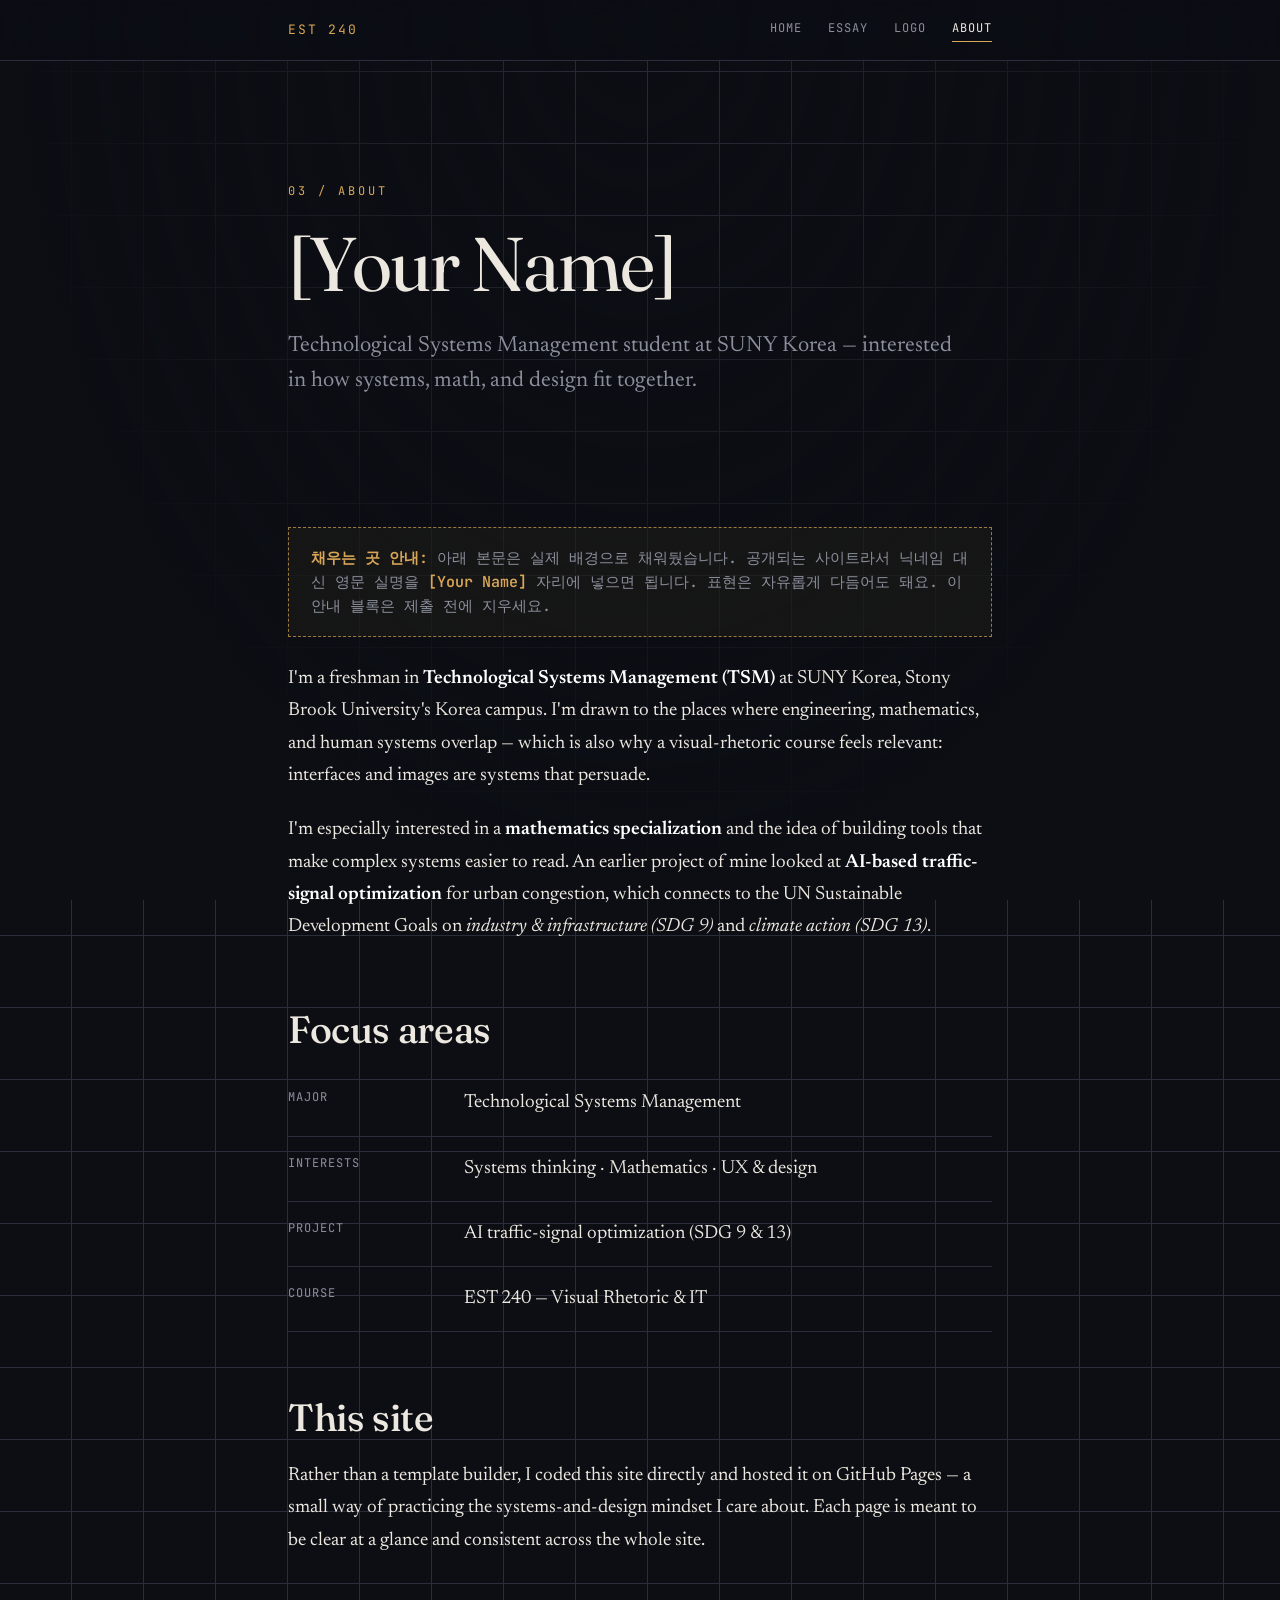
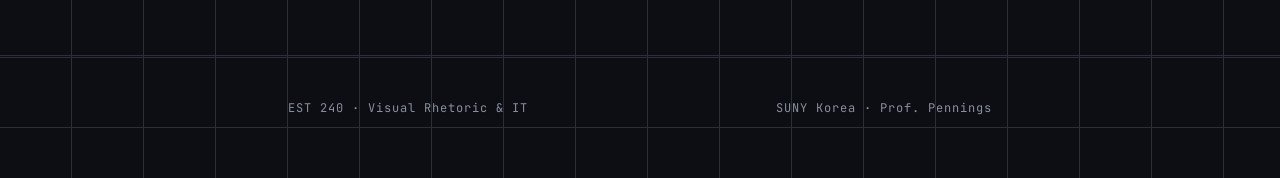
==== about.html @ 14abfe26 "Add files via upload" ====
<!DOCTYPE html>
<html lang="en">
<head>
  <meta charset="UTF-8">
  <meta name="viewport" content="width=device-width, initial-scale=1.0">
  <title>About — [Your Name]</title>
  <link rel="stylesheet" href="styles.css">
</head>
<body>

  <nav class="nav">
    <div class="nav-inner">
      <a href="index.html" class="nav-mark">EST&nbsp;240</a>
      <div class="nav-links">
        <a href="index.html">Home</a>
        <a href="essay.html">Essay</a>
        <a href="logo.html">Logo</a>
        <a href="about.html" class="active">About</a>
      </div>
    </div>
  </nav>

  <div class="wrap">
    <header class="hero">
      <div class="eyebrow">03 / About</div>
      <h1>[Your Name]</h1>
      <p class="lede">Technological Systems Management student at SUNY Korea —
      interested in how systems, math, and design fit together.</p>
    </header>

    <div class="note">
      <strong>채우는 곳 안내:</strong> 아래 본문은 실제 배경으로 채워뒀습니다. 공개되는 사이트라서 닉네임 대신
      영문 실명을 <strong>[Your Name]</strong> 자리에 넣으면 됩니다. 표현은 자유롭게 다듬어도 돼요.
      이 안내 블록은 제출 전에 지우세요.
    </div>

    <p>I'm a freshman in <strong>Technological Systems Management (TSM)</strong> at SUNY Korea,
    Stony Brook University's Korea campus. I'm drawn to the places where engineering, mathematics,
    and human systems overlap — which is also why a visual-rhetoric course feels relevant: interfaces
    and images are systems that persuade.</p>

    <p>I'm especially interested in a <strong>mathematics specialization</strong> and the idea of
    building tools that make complex systems easier to read. An earlier project of mine looked at
    <strong>AI-based traffic-signal optimization</strong> for urban congestion, which connects to the
    UN Sustainable Development Goals on <em>industry &amp; infrastructure (SDG&nbsp;9)</em> and
    <em>climate action (SDG&nbsp;13)</em>.</p>

    <h2>Focus areas</h2>
    <dl>
      <div class="meta-row"><dt>Major</dt><dd>Technological Systems Management</dd></div>
      <div class="meta-row"><dt>Interests</dt><dd>Systems thinking · Mathematics · UX &amp; design</dd></div>
      <div class="meta-row"><dt>Project</dt><dd>AI traffic-signal optimization (SDG 9 &amp; 13)</dd></div>
      <div class="meta-row"><dt>Course</dt><dd>EST 240 — Visual Rhetoric &amp; IT</dd></div>
    </dl>

    <h2>This site</h2>
    <p>Rather than a template builder, I coded this site directly and hosted it on GitHub Pages —
    a small way of practicing the systems-and-design mindset I care about. Each page is meant to be
    clear at a glance and consistent across the whole site.</p>
  </div>

  <footer class="foot">
    <div class="foot-inner">
      <span>EST 240 · Visual Rhetoric &amp; IT</span>
      <span>SUNY Korea · Prof. Pennings</span>
    </div>
  </footer>

</body>
</html>
---- styles.css ----
/* =========================================================
   EST 240 — Individual Website
   Shared stylesheet. Dark editorial + systems-grid aesthetic.
   ========================================================= */

@import url('https://fonts.googleapis.com/css2?family=Fraunces:opsz,wght@9..144,400;9..144,500;9..144,600&family=Newsreader:ital,opsz,wght@0,6..72,400;0,6..72,500;1,6..72,400&family=JetBrains+Mono:wght@400;500&display=swap');

:root {
  --ink:        #0c0e14;   /* deep background        */
  --ink-2:      #14171f;   /* raised surface         */
  --line:       #2a2e3a;   /* hairline borders       */
  --paper:      #ece7df;   /* warm off-white text    */
  --muted:      #8b8f9c;   /* secondary text         */
  --amber:      #d8a657;   /* single accent (gold)   */
  --amber-dim:  #9c7a3f;

  --font-display: 'Fraunces', Georgia, serif;
  --font-body:    'Newsreader', Georgia, serif;
  --font-mono:    'JetBrains Mono', monospace;

  --maxw: 760px;
}

* { box-sizing: border-box; margin: 0; padding: 0; }

html { scroll-behavior: smooth; }

body {
  background: var(--ink);
  color: var(--paper);
  font-family: var(--font-body);
  font-size: 19px;
  line-height: 1.7;
  -webkit-font-smoothing: antialiased;
  /* subtle systems grid in the background */
  background-image:
    linear-gradient(var(--line) 1px, transparent 1px),
    linear-gradient(90deg, var(--line) 1px, transparent 1px);
  background-size: 72px 72px;
  background-position: -1px -1px;
}
/* fade the grid so it's atmosphere, not noise */
body::before {
  content: "";
  position: fixed; inset: 0;
  background: radial-gradient(ellipse at 50% 0%, transparent 0%, var(--ink) 70%);
  pointer-events: none;
  z-index: 0;
}

.wrap {
  position: relative;
  z-index: 1;
  max-width: var(--maxw);
  margin: 0 auto;
  padding: 0 28px;
}

/* ---------- NAVIGATION ---------- */
.nav {
  position: relative;
  z-index: 2;
  border-bottom: 1px solid var(--line);
  background: rgba(12,14,20,0.85);
  backdrop-filter: blur(8px);
  position: sticky; top: 0;
}
.nav-inner {
  max-width: var(--maxw);
  margin: 0 auto;
  padding: 18px 28px;
  display: flex;
  align-items: center;
  justify-content: space-between;
}
.nav-mark {
  font-family: var(--font-mono);
  font-size: 13px;
  letter-spacing: 2px;
  text-transform: uppercase;
  color: var(--amber);
  text-decoration: none;
}
.nav-links { display: flex; gap: 26px; }
.nav-links a {
  font-family: var(--font-mono);
  font-size: 12px;
  letter-spacing: 1px;
  text-transform: uppercase;
  color: var(--muted);
  text-decoration: none;
  padding-bottom: 3px;
  border-bottom: 1px solid transparent;
  transition: color .2s, border-color .2s;
}
.nav-links a:hover { color: var(--paper); }
.nav-links a.active { color: var(--paper); border-color: var(--amber); }

/* ---------- HERO ---------- */
.hero { padding: 120px 0 80px; }
.eyebrow {
  font-family: var(--font-mono);
  font-size: 12px;
  letter-spacing: 3px;
  text-transform: uppercase;
  color: var(--amber);
  margin-bottom: 22px;
  opacity: 0; animation: rise .8s .1s forwards;
}
h1 {
  font-family: var(--font-display);
  font-weight: 400;
  font-size: clamp(40px, 8vw, 76px);
  line-height: 1.04;
  letter-spacing: -0.02em;
  margin-bottom: 26px;
  opacity: 0; animation: rise .8s .25s forwards;
}
h1 em { font-style: italic; color: var(--amber); }
.lede {
  font-size: 22px;
  color: var(--muted);
  max-width: 56ch;
  line-height: 1.6;
  opacity: 0; animation: rise .8s .4s forwards;
}

/* ---------- SECTION TYPOGRAPHY ---------- */
h2 {
  font-family: var(--font-display);
  font-weight: 500;
  font-size: clamp(28px, 5vw, 38px);
  letter-spacing: -0.01em;
  margin: 64px 0 20px;
  line-height: 1.15;
}
h3 {
  font-family: var(--font-mono);
  font-size: 13px;
  letter-spacing: 2px;
  text-transform: uppercase;
  color: var(--amber);
  margin: 40px 0 14px;
}
p { margin-bottom: 22px; }
p a, .body-link { color: var(--amber); text-decoration: none; border-bottom: 1px solid var(--amber-dim); }
strong { color: #fff; font-weight: 600; }
em { color: var(--paper); }

blockquote {
  border-left: 2px solid var(--amber);
  padding: 6px 0 6px 24px;
  margin: 30px 0;
  font-family: var(--font-display);
  font-style: italic;
  font-size: 24px;
  line-height: 1.45;
  color: var(--paper);
}
blockquote cite {
  display: block;
  font-family: var(--font-mono);
  font-style: normal;
  font-size: 12px;
  letter-spacing: 1px;
  color: var(--muted);
  margin-top: 12px;
}

/* ---------- HOME CARDS ---------- */
.cards { display: grid; gap: 1px; background: var(--line); border: 1px solid var(--line); margin: 60px 0; }
.card {
  background: var(--ink-2);
  padding: 30px 32px;
  text-decoration: none;
  color: var(--paper);
  display: block;
  transition: background .25s, transform .25s;
}
.card:hover { background: #1b1f2a; }
.card-num { font-family: var(--font-mono); font-size: 12px; color: var(--amber); letter-spacing: 2px; }
.card-title { font-family: var(--font-display); font-size: 26px; margin: 8px 0 6px; }
.card-desc { font-size: 16px; color: var(--muted); }
.card-arrow { float: right; color: var(--amber); font-family: var(--font-mono); transition: transform .25s; }
.card:hover .card-arrow { transform: translateX(6px); }

/* ---------- META / DENOTATION TABLE ---------- */
.meta-row {
  display: grid;
  grid-template-columns: 160px 1fr;
  gap: 16px;
  padding: 16px 0;
  border-bottom: 1px solid var(--line);
}
.meta-row dt { font-family: var(--font-mono); font-size: 12px; letter-spacing: 1px; text-transform: uppercase; color: var(--muted); }
.meta-row dd { color: var(--paper); }

/* ---------- DENOTATION / CONNOTATION PAIR ---------- */
.dc {
  border: 1px solid var(--line);
  background: var(--ink-2);
  padding: 22px 24px;
  margin: 22px 0;
}
.dc-label { font-family: var(--font-mono); font-size: 11px; letter-spacing: 2px; text-transform: uppercase; color: var(--amber); }
.dc p { margin: 4px 0 16px; }
.dc p:last-child { margin-bottom: 0; }

/* ---------- LOGO SHOWCASE ---------- */
.logo-grid { display: grid; grid-template-columns: 1fr 1fr 1fr; gap: 1px; background: var(--line); border: 1px solid var(--line); margin: 30px 0; }
.logo-cell { background: var(--ink-2); padding: 36px 20px; text-align: center; }
.logo-cell .ph {
  height: 120px; display: flex; align-items: center; justify-content: center;
  border: 1px dashed var(--line); color: var(--muted);
  font-family: var(--font-mono); font-size: 11px; letter-spacing: 1px;
  margin-bottom: 14px;
}
.logo-cell span { font-family: var(--font-mono); font-size: 11px; letter-spacing: 1px; text-transform: uppercase; color: var(--muted); }

/* placeholder note block */
.note {
  border: 1px dashed var(--amber-dim);
  background: rgba(216,166,87,0.05);
  padding: 18px 22px;
  margin: 26px 0;
  font-size: 15px;
  color: var(--muted);
  font-family: var(--font-mono);
  line-height: 1.6;
}
.note strong { color: var(--amber); }

/* ---------- REFERENCES ---------- */
.refs { font-size: 15px; color: var(--muted); }
.refs li { list-style: none; padding-left: 2.2em; text-indent: -2.2em; margin-bottom: 14px; line-height: 1.55; }

/* ---------- FOOTER ---------- */
.foot {
  border-top: 1px solid var(--line);
  margin-top: 100px;
  padding: 40px 0 60px;
}
.foot-inner {
  max-width: var(--maxw);
  margin: 0 auto;
  padding: 0 28px;
  font-family: var(--font-mono);
  font-size: 12px;
  letter-spacing: 1px;
  color: var(--muted);
  display: flex;
  justify-content: space-between;
  flex-wrap: wrap;
  gap: 12px;
}

/* ---------- ANIMATION ---------- */
@keyframes rise {
  from { opacity: 0; transform: translateY(16px); }
  to   { opacity: 1; transform: translateY(0); }
}

/* ---------- RESPONSIVE ---------- */
@media (max-width: 620px) {
  body { font-size: 18px; }
  .logo-grid { grid-template-columns: 1fr; }
  .meta-row { grid-template-columns: 1fr; gap: 4px; }
  .nav-links { gap: 16px; }
  .hero { padding: 70px 0 50px; }
}
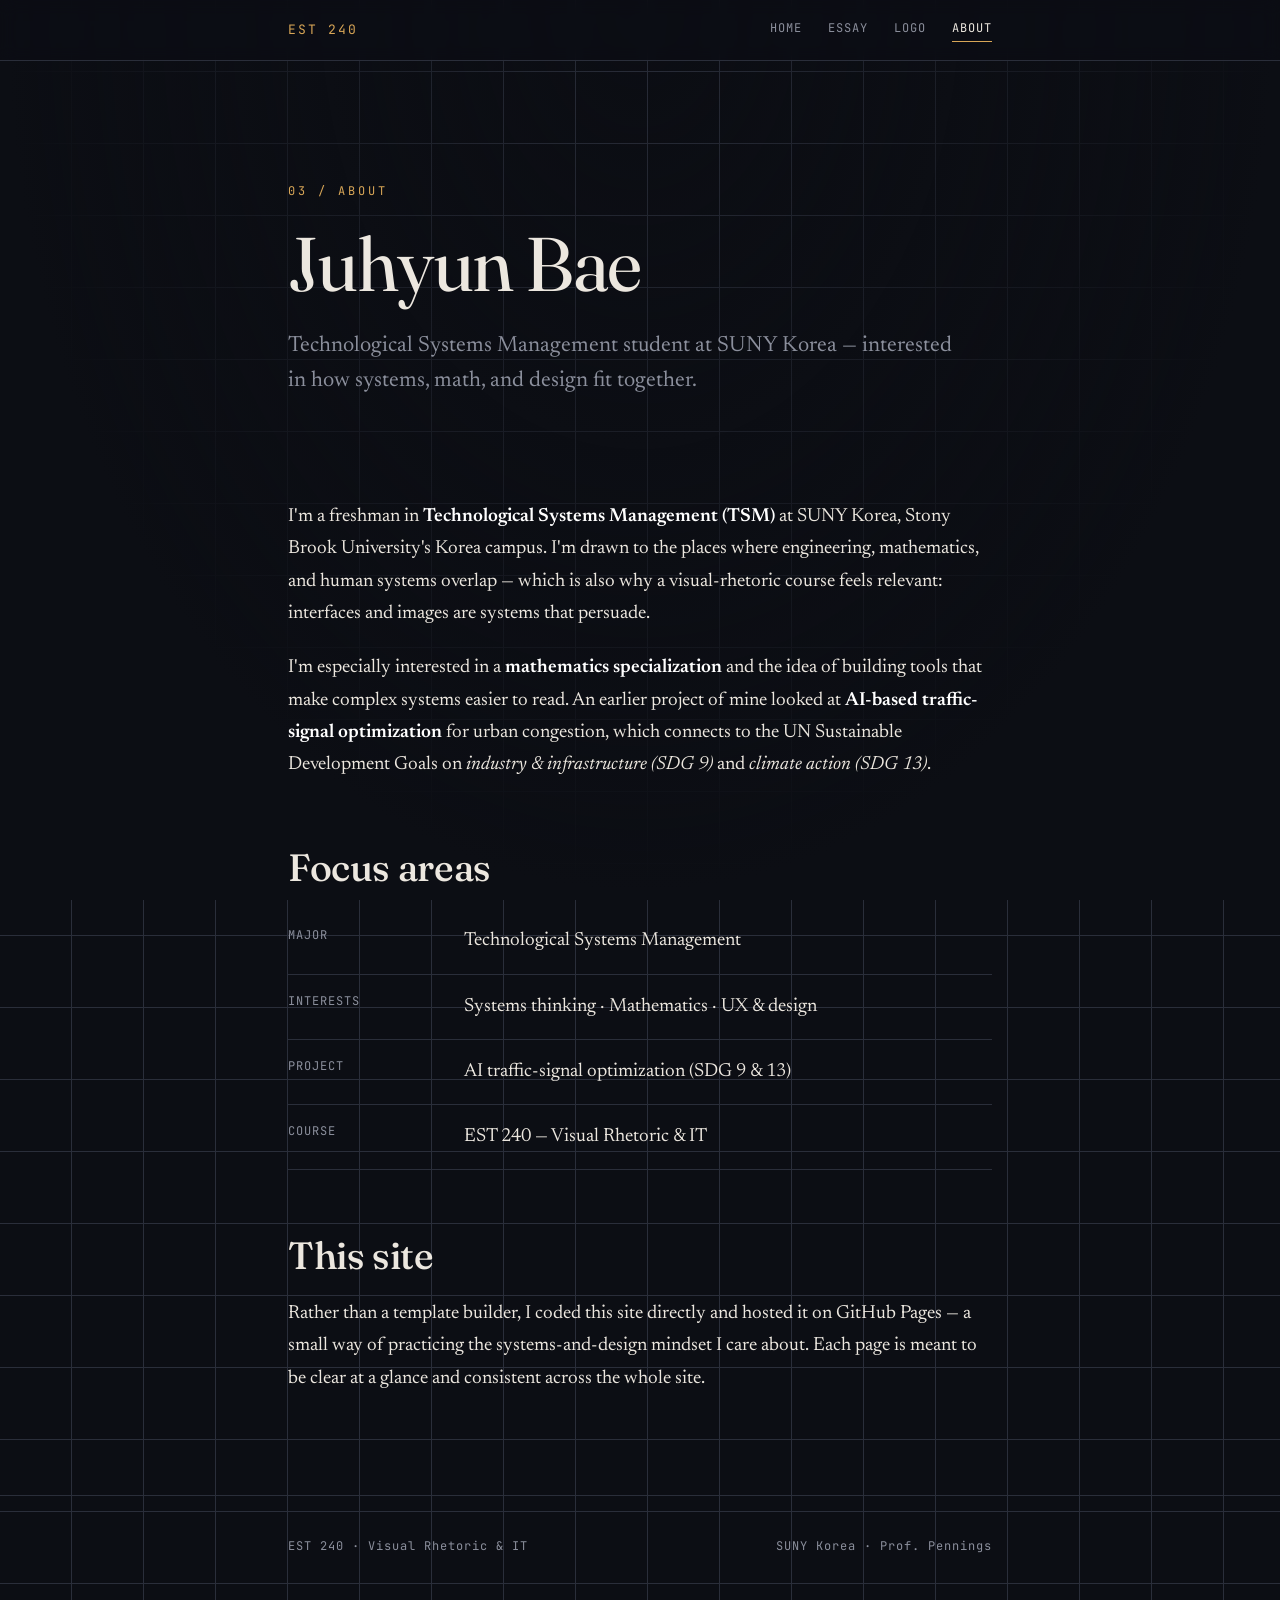
==== commit 45347865: "Add files via upload" ====
--- a/about.html
+++ b/about.html
@@ -3,7 +3,7 @@
 <head>
   <meta charset="UTF-8">
   <meta name="viewport" content="width=device-width, initial-scale=1.0">
-  <title>About — [Your Name]</title>
+  <title>About — Juhyun Bae</title>
   <link rel="stylesheet" href="styles.css">
 </head>
 <body>
@@ -23,16 +23,10 @@
   <div class="wrap">
     <header class="hero">
       <div class="eyebrow">03 / About</div>
-      <h1>[Your Name]</h1>
+      <h1>Juhyun Bae</h1>
       <p class="lede">Technological Systems Management student at SUNY Korea —
       interested in how systems, math, and design fit together.</p>
     </header>
-
-    <div class="note">
-      <strong>채우는 곳 안내:</strong> 아래 본문은 실제 배경으로 채워뒀습니다. 공개되는 사이트라서 닉네임 대신
-      영문 실명을 <strong>[Your Name]</strong> 자리에 넣으면 됩니다. 표현은 자유롭게 다듬어도 돼요.
-      이 안내 블록은 제출 전에 지우세요.
-    </div>
 
     <p>I'm a freshman in <strong>Technological Systems Management (TSM)</strong> at SUNY Korea,
     Stony Brook University's Korea campus. I'm drawn to the places where engineering, mathematics,
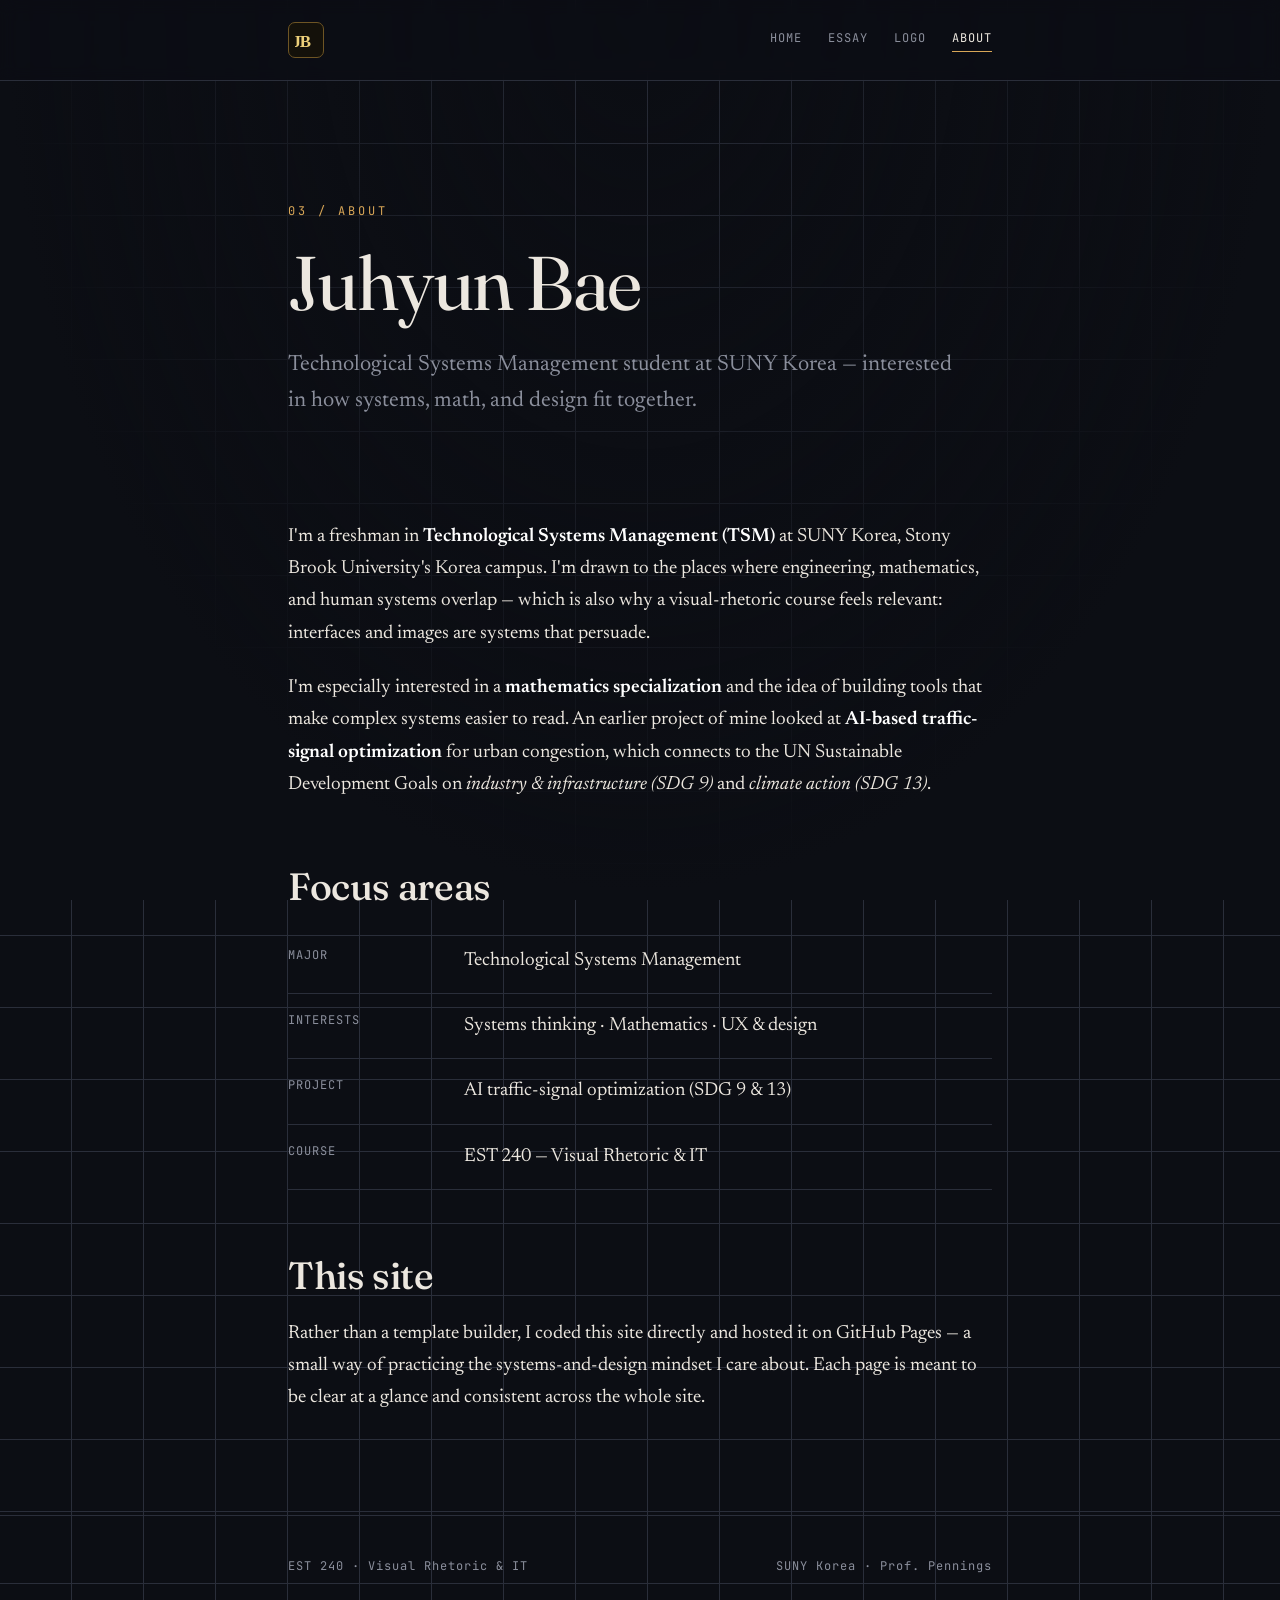
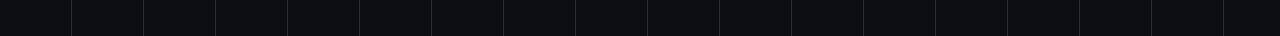
==== commit 5bf03e41: "Add files via upload" ====
--- a/about.html
+++ b/about.html
@@ -10,7 +10,7 @@
 
   <nav class="nav">
     <div class="nav-inner">
-      <a href="index.html" class="nav-mark">EST&nbsp;240</a>
+      <a href="about.html" class="nav-mark" aria-label="Juhyun Bae — About"><svg viewBox="0 0 120 110" xmlns="http://www.w3.org/2000/svg" role="img" aria-label="JB"><text x="34" y="92" font-family="Georgia,serif" font-size="92" font-weight="600" fill="#edd07a" text-anchor="middle" style="letter-spacing:-6px;">JB</text></svg></a>
       <div class="nav-links">
         <a href="index.html">Home</a>
         <a href="essay.html">Essay</a>
--- a/styles.css
+++ b/styles.css
@@ -68,19 +68,27 @@
 .nav-inner {
   max-width: var(--maxw);
   margin: 0 auto;
-  padding: 18px 28px;
+  padding: 22px 28px;
   display: flex;
   align-items: center;
   justify-content: space-between;
+  gap: 24px;
 }
 .nav-mark {
-  font-family: var(--font-mono);
-  font-size: 13px;
-  letter-spacing: 2px;
-  text-transform: uppercase;
-  color: var(--amber);
+  display: inline-flex;
+  align-items: center;
+  justify-content: center;
+  width: 36px;
+  height: 36px;
+  background: #14110a;
+  border: 1px solid #6e5524;
+  border-radius: 7px;
   text-decoration: none;
-}
+  flex-shrink: 0;
+  transition: border-color .2s, background .2s;
+}
+.nav-mark:hover { border-color: #c99a3a; background: #1c1709; }
+.nav-mark svg { width: 22px; height: auto; display: block; }
 .nav-links { display: flex; gap: 26px; }
 .nav-links a {
   font-family: var(--font-mono);
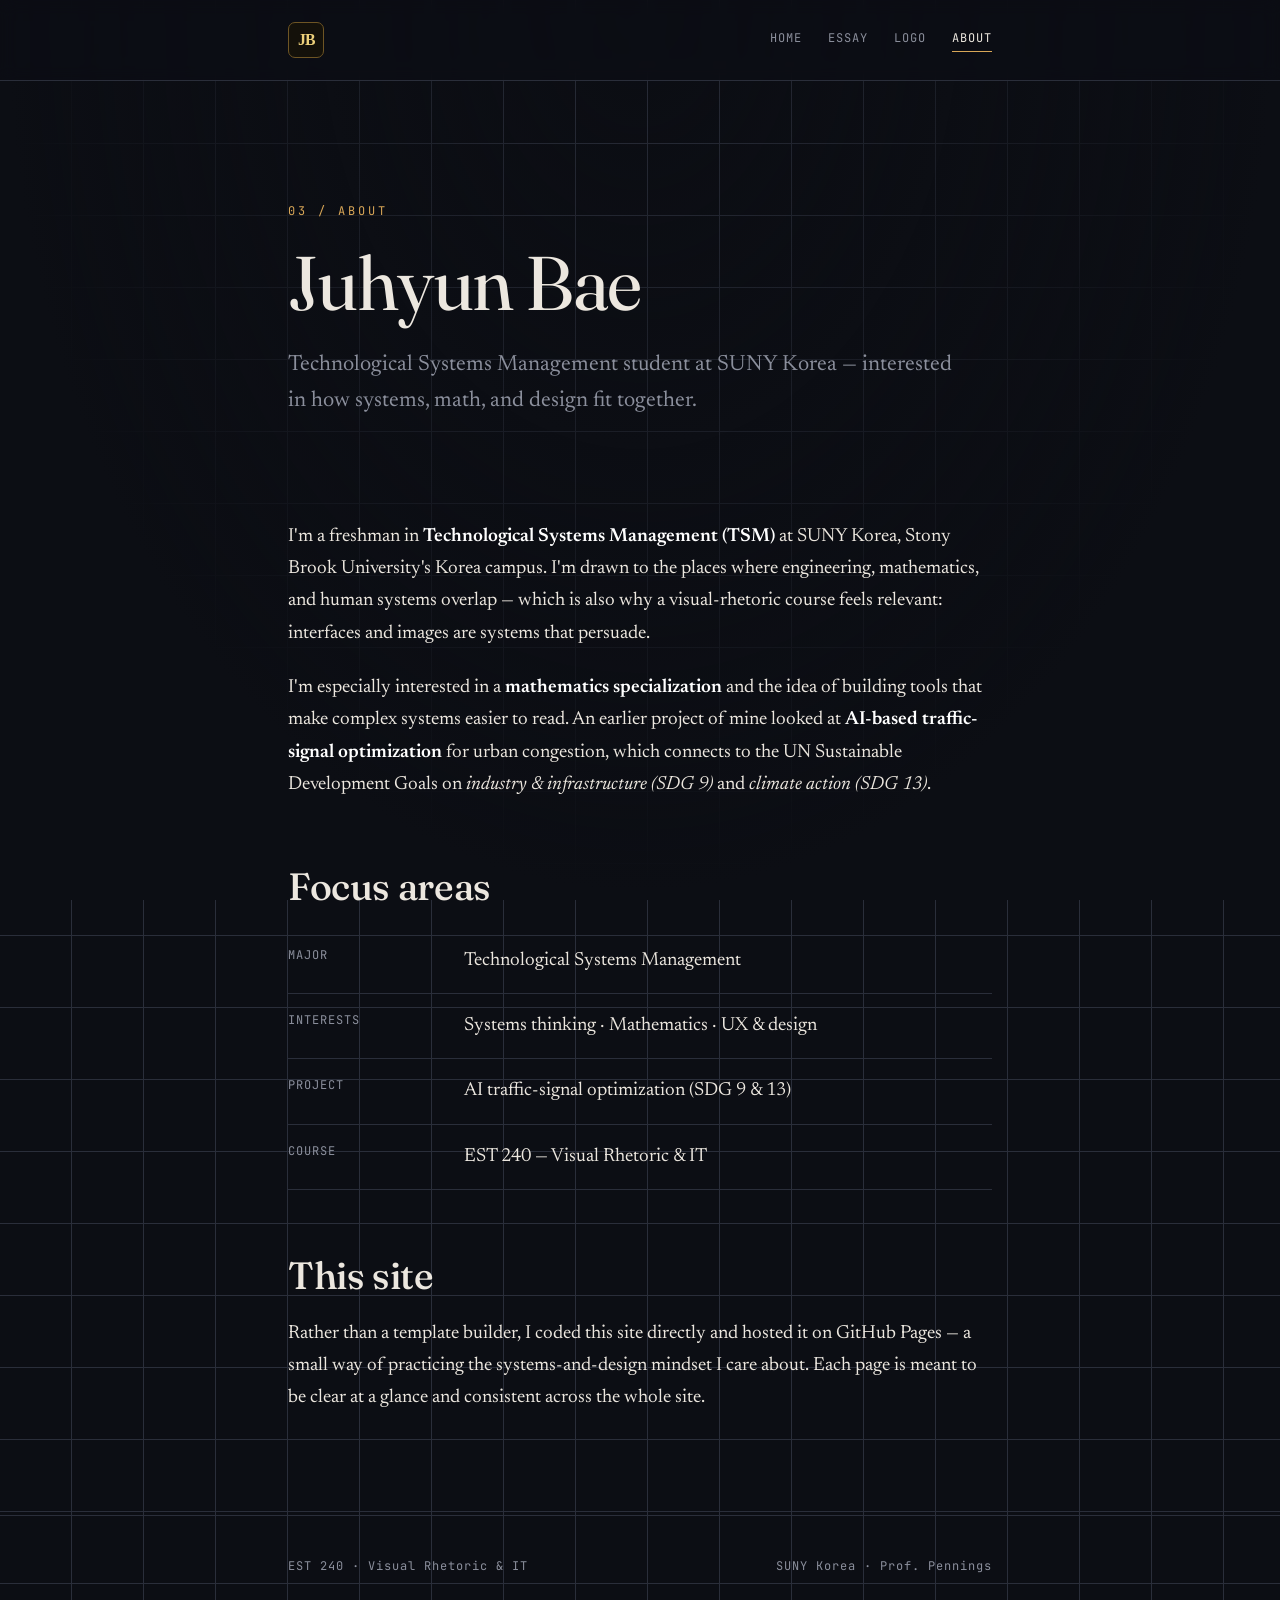
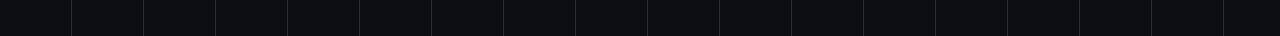
==== commit ed80b51f: "Add files via upload" ====
--- a/about.html
+++ b/about.html
@@ -10,7 +10,7 @@
 
   <nav class="nav">
     <div class="nav-inner">
-      <a href="about.html" class="nav-mark" aria-label="Juhyun Bae — About"><svg viewBox="0 0 120 110" xmlns="http://www.w3.org/2000/svg" role="img" aria-label="JB"><text x="34" y="92" font-family="Georgia,serif" font-size="92" font-weight="600" fill="#edd07a" text-anchor="middle" style="letter-spacing:-6px;">JB</text></svg></a>
+      <a href="about.html" class="nav-mark" aria-label="Juhyun Bae — About"><svg viewBox="0 0 120 104" xmlns="http://www.w3.org/2000/svg" role="img" aria-label="JB"><text x="62" y="84" font-family="Georgia,serif" font-size="86" font-weight="600" fill="#edd07a" text-anchor="middle" style="letter-spacing:-4px;">JB</text></svg></a>
       <div class="nav-links">
         <a href="index.html">Home</a>
         <a href="essay.html">Essay</a>
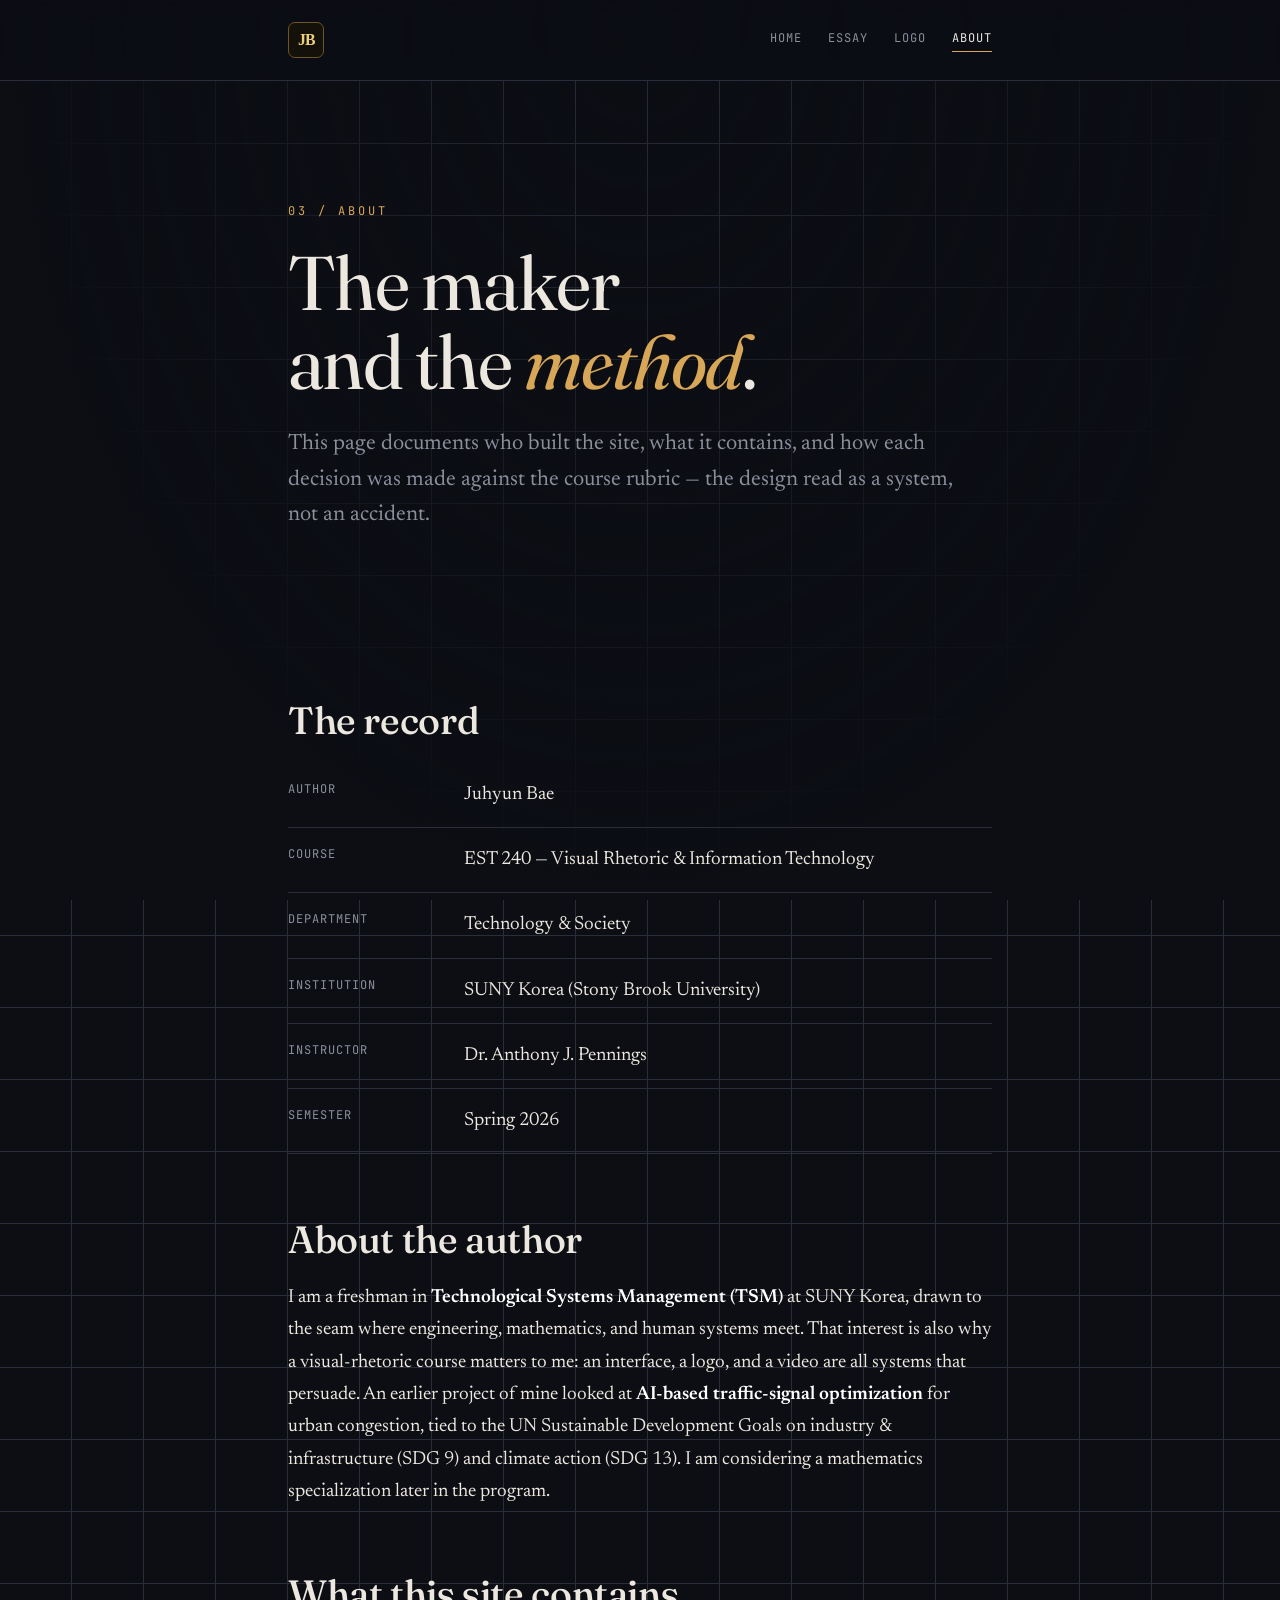
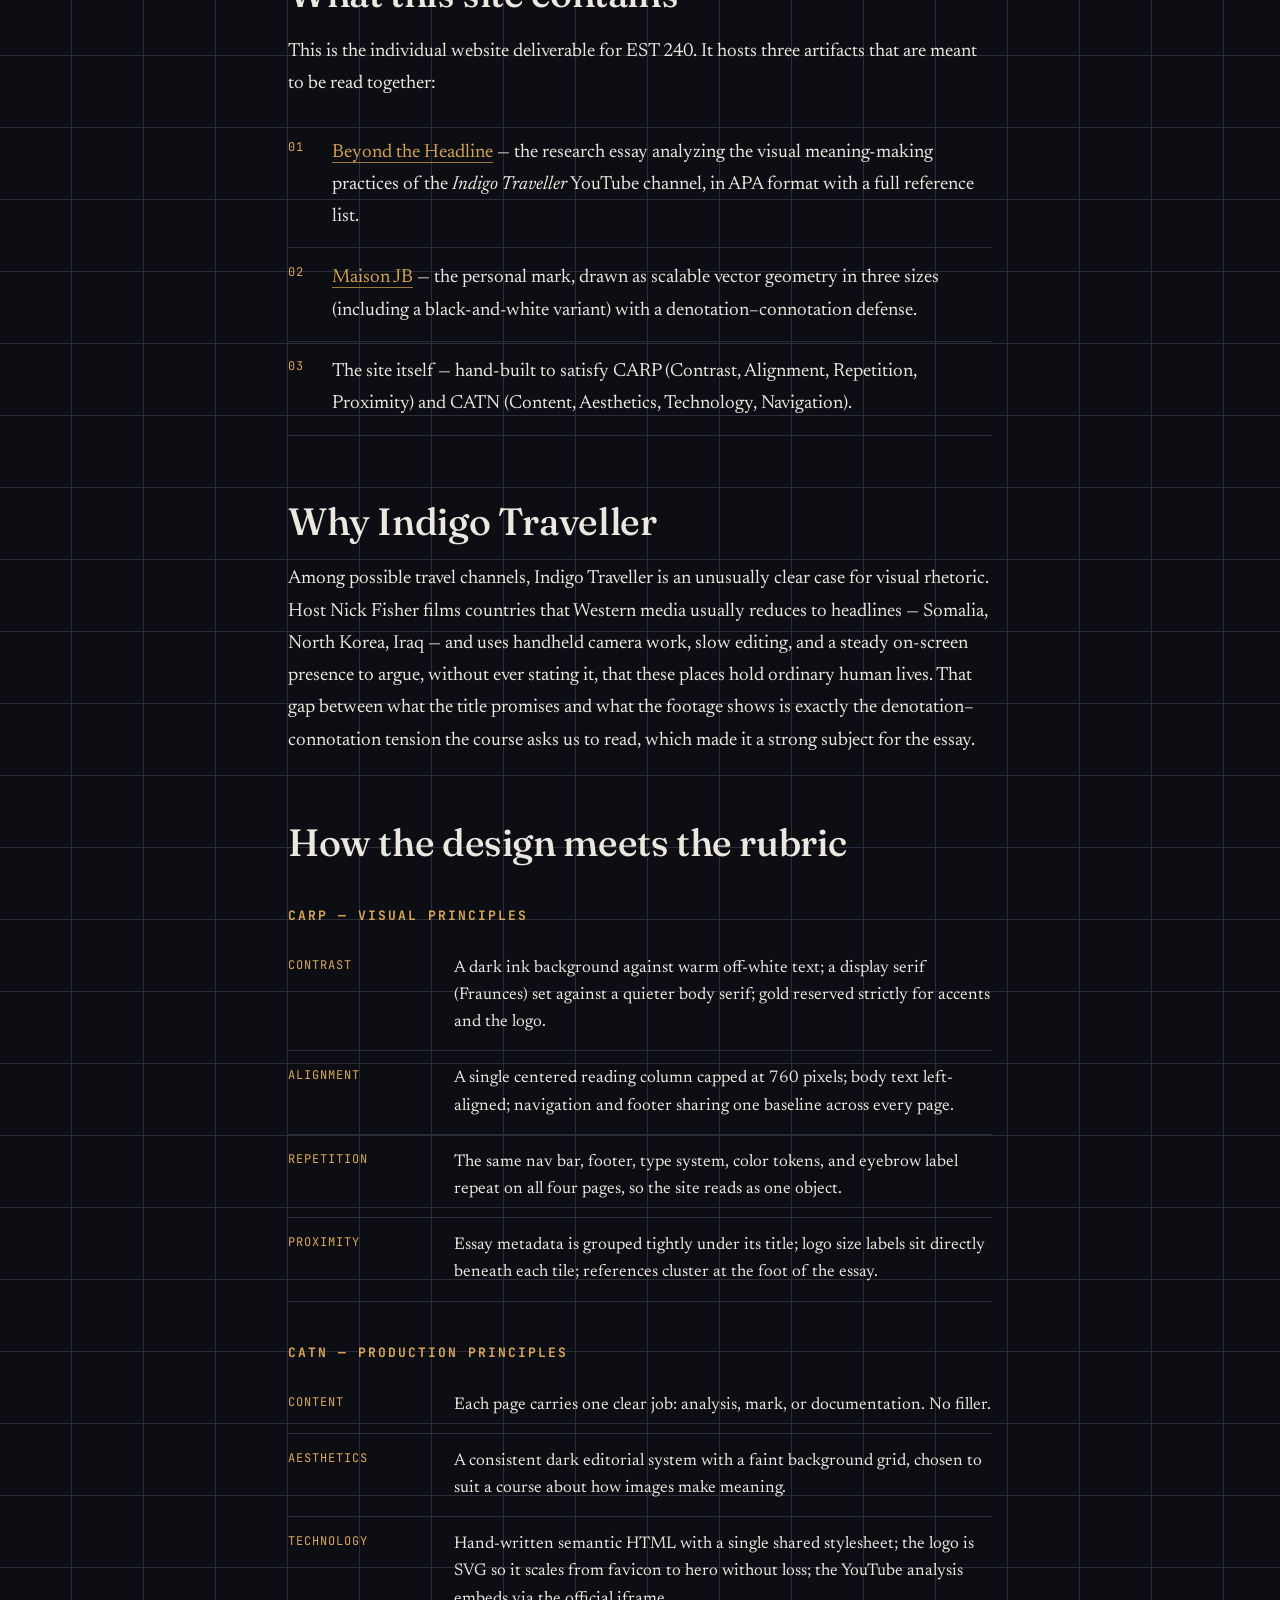
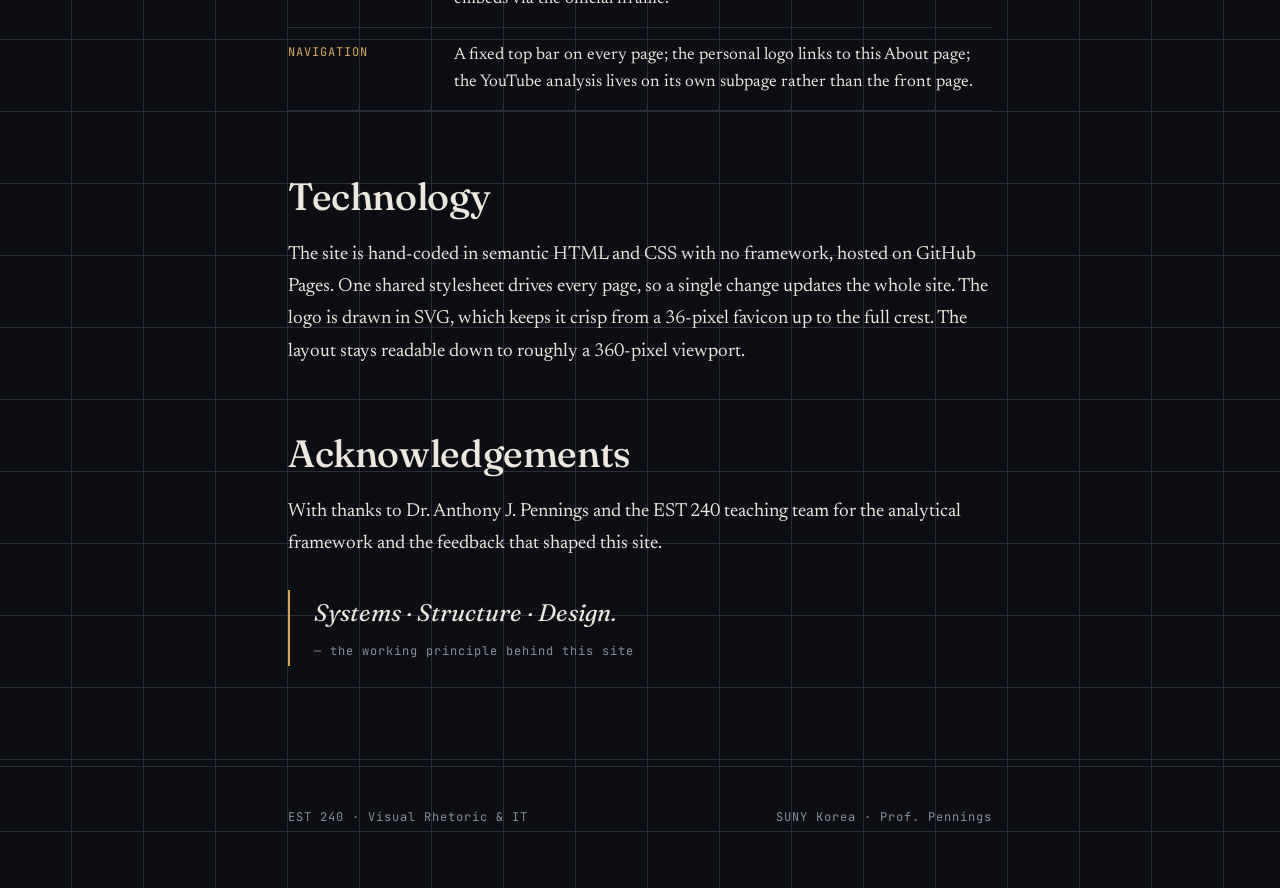
==== commit 7c5a13de: "Add files via upload" ====
--- a/about.html
+++ b/about.html
@@ -3,8 +3,18 @@
 <head>
   <meta charset="UTF-8">
   <meta name="viewport" content="width=device-width, initial-scale=1.0">
+  <meta name="description" content="About this site: Juhyun Bae's EST 240 Visual Rhetoric individual website at SUNY Korea.">
   <title>About — Juhyun Bae</title>
   <link rel="stylesheet" href="styles.css">
+  <style>
+    .artifact-list { counter-reset: art; list-style: none; margin: 8px 0 0; padding: 0; }
+    .artifact-list li { counter-increment: art; position: relative; padding: 14px 0 14px 44px; border-bottom: 1px solid var(--line); }
+    .artifact-list li::before { content: counter(art,decimal-leading-zero); position: absolute; left: 0; top: 14px; font-family: var(--font-mono); font-size: 12px; color: var(--amber); letter-spacing: 1px; }
+    .rubric-row { display: grid; grid-template-columns: 150px 1fr; gap: 16px; padding: 14px 0; border-bottom: 1px solid var(--line); }
+    .rubric-row .k { font-family: var(--font-mono); font-size: 12px; letter-spacing: 1px; text-transform: uppercase; color: var(--amber); }
+    .rubric-row .v { color: var(--paper); font-size: 17px; line-height: 1.6; }
+    @media (max-width:620px){ .rubric-row{ grid-template-columns:1fr; gap:4px; } .artifact-list li{ padding-left:36px; } }
+  </style>
 </head>
 <body>
 
@@ -23,40 +33,97 @@
   <div class="wrap">
     <header class="hero">
       <div class="eyebrow">03 / About</div>
-      <h1>Juhyun Bae</h1>
-      <p class="lede">Technological Systems Management student at SUNY Korea —
-      interested in how systems, math, and design fit together.</p>
+      <h1>The maker<br>and the <em>method</em>.</h1>
+      <p class="lede">This page documents who built the site, what it contains, and how each
+      decision was made against the course rubric &mdash; the design read as a system, not an accident.</p>
     </header>
 
-    <p>I'm a freshman in <strong>Technological Systems Management (TSM)</strong> at SUNY Korea,
-    Stony Brook University's Korea campus. I'm drawn to the places where engineering, mathematics,
-    and human systems overlap — which is also why a visual-rhetoric course feels relevant: interfaces
-    and images are systems that persuade.</p>
-
-    <p>I'm especially interested in a <strong>mathematics specialization</strong> and the idea of
-    building tools that make complex systems easier to read. An earlier project of mine looked at
-    <strong>AI-based traffic-signal optimization</strong> for urban congestion, which connects to the
-    UN Sustainable Development Goals on <em>industry &amp; infrastructure (SDG&nbsp;9)</em> and
-    <em>climate action (SDG&nbsp;13)</em>.</p>
-
-    <h2>Focus areas</h2>
+    <h2>The record</h2>
     <dl>
-      <div class="meta-row"><dt>Major</dt><dd>Technological Systems Management</dd></div>
-      <div class="meta-row"><dt>Interests</dt><dd>Systems thinking · Mathematics · UX &amp; design</dd></div>
-      <div class="meta-row"><dt>Project</dt><dd>AI traffic-signal optimization (SDG 9 &amp; 13)</dd></div>
-      <div class="meta-row"><dt>Course</dt><dd>EST 240 — Visual Rhetoric &amp; IT</dd></div>
+      <div class="meta-row"><dt>Author</dt><dd>Juhyun Bae</dd></div>
+      <div class="meta-row"><dt>Course</dt><dd>EST 240 &mdash; Visual Rhetoric &amp; Information Technology</dd></div>
+      <div class="meta-row"><dt>Department</dt><dd>Technology &amp; Society</dd></div>
+      <div class="meta-row"><dt>Institution</dt><dd>SUNY Korea (Stony Brook University)</dd></div>
+      <div class="meta-row"><dt>Instructor</dt><dd>Dr. Anthony J. Pennings</dd></div>
+      <div class="meta-row"><dt>Semester</dt><dd>Spring 2026</dd></div>
     </dl>
 
-    <h2>This site</h2>
-    <p>Rather than a template builder, I coded this site directly and hosted it on GitHub Pages —
-    a small way of practicing the systems-and-design mindset I care about. Each page is meant to be
-    clear at a glance and consistent across the whole site.</p>
+    <h2>About the author</h2>
+    <p>I am a freshman in <strong>Technological Systems Management (TSM)</strong> at SUNY Korea, drawn to
+    the seam where engineering, mathematics, and human systems meet. That interest is also why a
+    visual-rhetoric course matters to me: an interface, a logo, and a video are all systems that persuade.
+    An earlier project of mine looked at <strong>AI-based traffic-signal optimization</strong> for urban
+    congestion, tied to the UN Sustainable Development Goals on industry &amp; infrastructure (SDG&nbsp;9)
+    and climate action (SDG&nbsp;13). I am considering a mathematics specialization later in the program.</p>
+
+    <h2>What this site contains</h2>
+    <p>This is the individual website deliverable for EST 240. It hosts three artifacts that are meant
+    to be read together:</p>
+    <ol class="artifact-list">
+      <li><a href="essay.html" class="body-link">Beyond the Headline</a> &mdash; the research essay analyzing
+      the visual meaning-making practices of the <em>Indigo Traveller</em> YouTube channel, in APA format
+      with a full reference list.</li>
+      <li><a href="logo.html" class="body-link">Maison JB</a> &mdash; the personal mark, drawn as scalable
+      vector geometry in three sizes (including a black-and-white variant) with a denotation&ndash;connotation
+      defense.</li>
+      <li>The site itself &mdash; hand-built to satisfy CARP (Contrast, Alignment, Repetition, Proximity)
+      and CATN (Content, Aesthetics, Technology, Navigation).</li>
+    </ol>
+
+    <h2>Why Indigo Traveller</h2>
+    <p>Among possible travel channels, Indigo Traveller is an unusually clear case for visual rhetoric.
+    Host Nick Fisher films countries that Western media usually reduces to headlines &mdash; Somalia, North
+    Korea, Iraq &mdash; and uses handheld camera work, slow editing, and a steady on-screen presence to argue,
+    without ever stating it, that these places hold ordinary human lives. That gap between what the title
+    promises and what the footage shows is exactly the denotation&ndash;connotation tension the course asks
+    us to read, which made it a strong subject for the essay.</p>
+
+    <h2>How the design meets the rubric</h2>
+    <h3>CARP &mdash; visual principles</h3>
+    <div class="rubric-row"><div class="k">Contrast</div><div class="v">A dark ink background against warm
+    off-white text; a display serif (Fraunces) set against a quieter body serif; gold reserved strictly for
+    accents and the logo.</div></div>
+    <div class="rubric-row"><div class="k">Alignment</div><div class="v">A single centered reading column
+    capped at 760&nbsp;pixels; body text left-aligned; navigation and footer sharing one baseline across
+    every page.</div></div>
+    <div class="rubric-row"><div class="k">Repetition</div><div class="v">The same nav bar, footer, type
+    system, color tokens, and eyebrow label repeat on all four pages, so the site reads as one object.</div></div>
+    <div class="rubric-row"><div class="k">Proximity</div><div class="v">Essay metadata is grouped tightly
+    under its title; logo size labels sit directly beneath each tile; references cluster at the foot of the
+    essay.</div></div>
+
+    <h3>CATN &mdash; production principles</h3>
+    <div class="rubric-row"><div class="k">Content</div><div class="v">Each page carries one clear job:
+    analysis, mark, or documentation. No filler.</div></div>
+    <div class="rubric-row"><div class="k">Aesthetics</div><div class="v">A consistent dark editorial system
+    with a faint background grid, chosen to suit a course about how images make meaning.</div></div>
+    <div class="rubric-row"><div class="k">Technology</div><div class="v">Hand-written semantic HTML with a
+    single shared stylesheet; the logo is SVG so it scales from favicon to hero without loss; the YouTube
+    analysis embeds via the official iframe.</div></div>
+    <div class="rubric-row"><div class="k">Navigation</div><div class="v">A fixed top bar on every page; the
+    personal logo links to this About page; the YouTube analysis lives on its own subpage rather than the
+    front page.</div></div>
+
+    <h2>Technology</h2>
+    <p>The site is hand-coded in semantic HTML and CSS with no framework, hosted on GitHub Pages. One shared
+    stylesheet drives every page, so a single change updates the whole site. The logo is drawn in SVG, which
+    keeps it crisp from a 36-pixel favicon up to the full crest. The layout stays readable down to roughly a
+    360-pixel viewport.</p>
+
+    <h2>Acknowledgements</h2>
+    <p>With thanks to Dr. Anthony J. Pennings and the EST 240 teaching team for the analytical framework and
+    the feedback that shaped this site.</p>
+
+    <blockquote>
+      Systems &middot; Structure &middot; Design.
+      <cite>&mdash; the working principle behind this site</cite>
+    </blockquote>
   </div>
 
   <footer class="foot">
     <div class="foot-inner">
-      <span>EST 240 · Visual Rhetoric &amp; IT</span>
-      <span>SUNY Korea · Prof. Pennings</span>
+      <span>EST 240 &middot; Visual Rhetoric &amp; IT</span>
+      <span>SUNY Korea &middot; Prof. Pennings</span>
     </div>
   </footer>
 
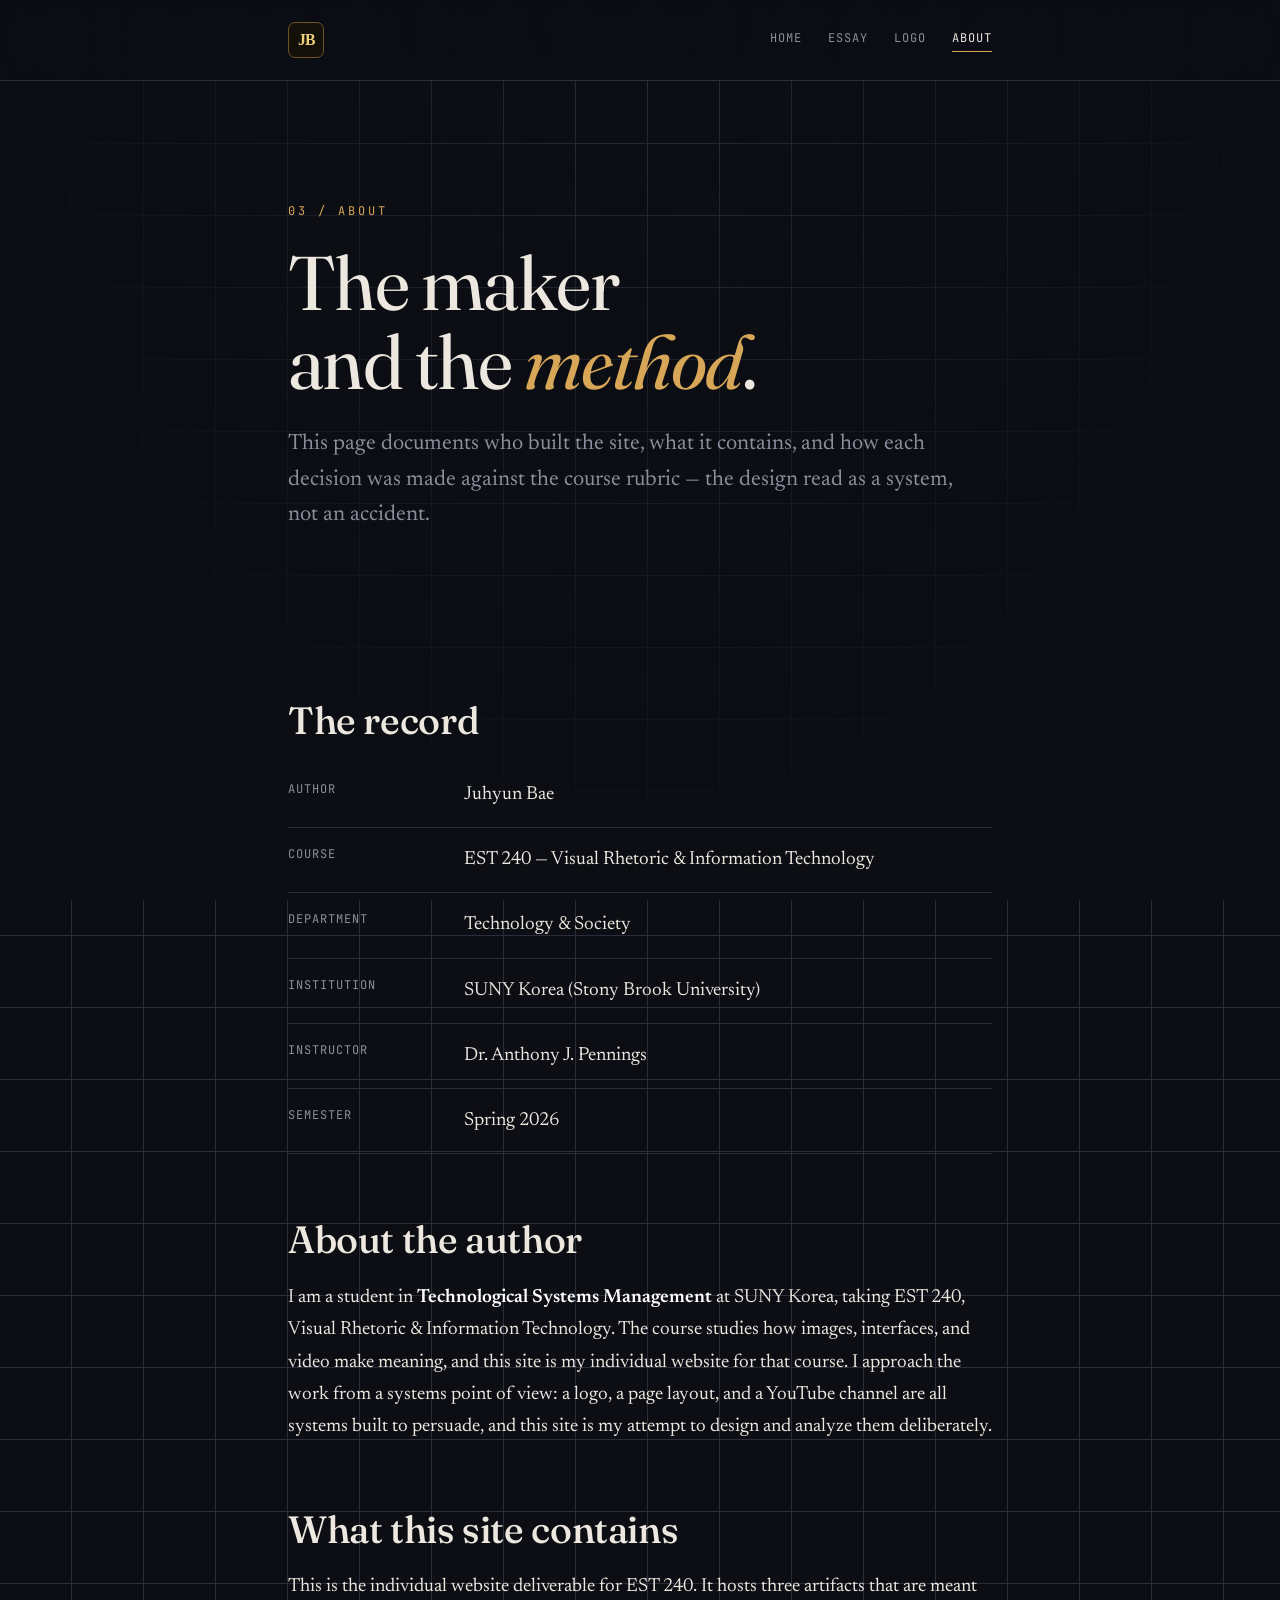
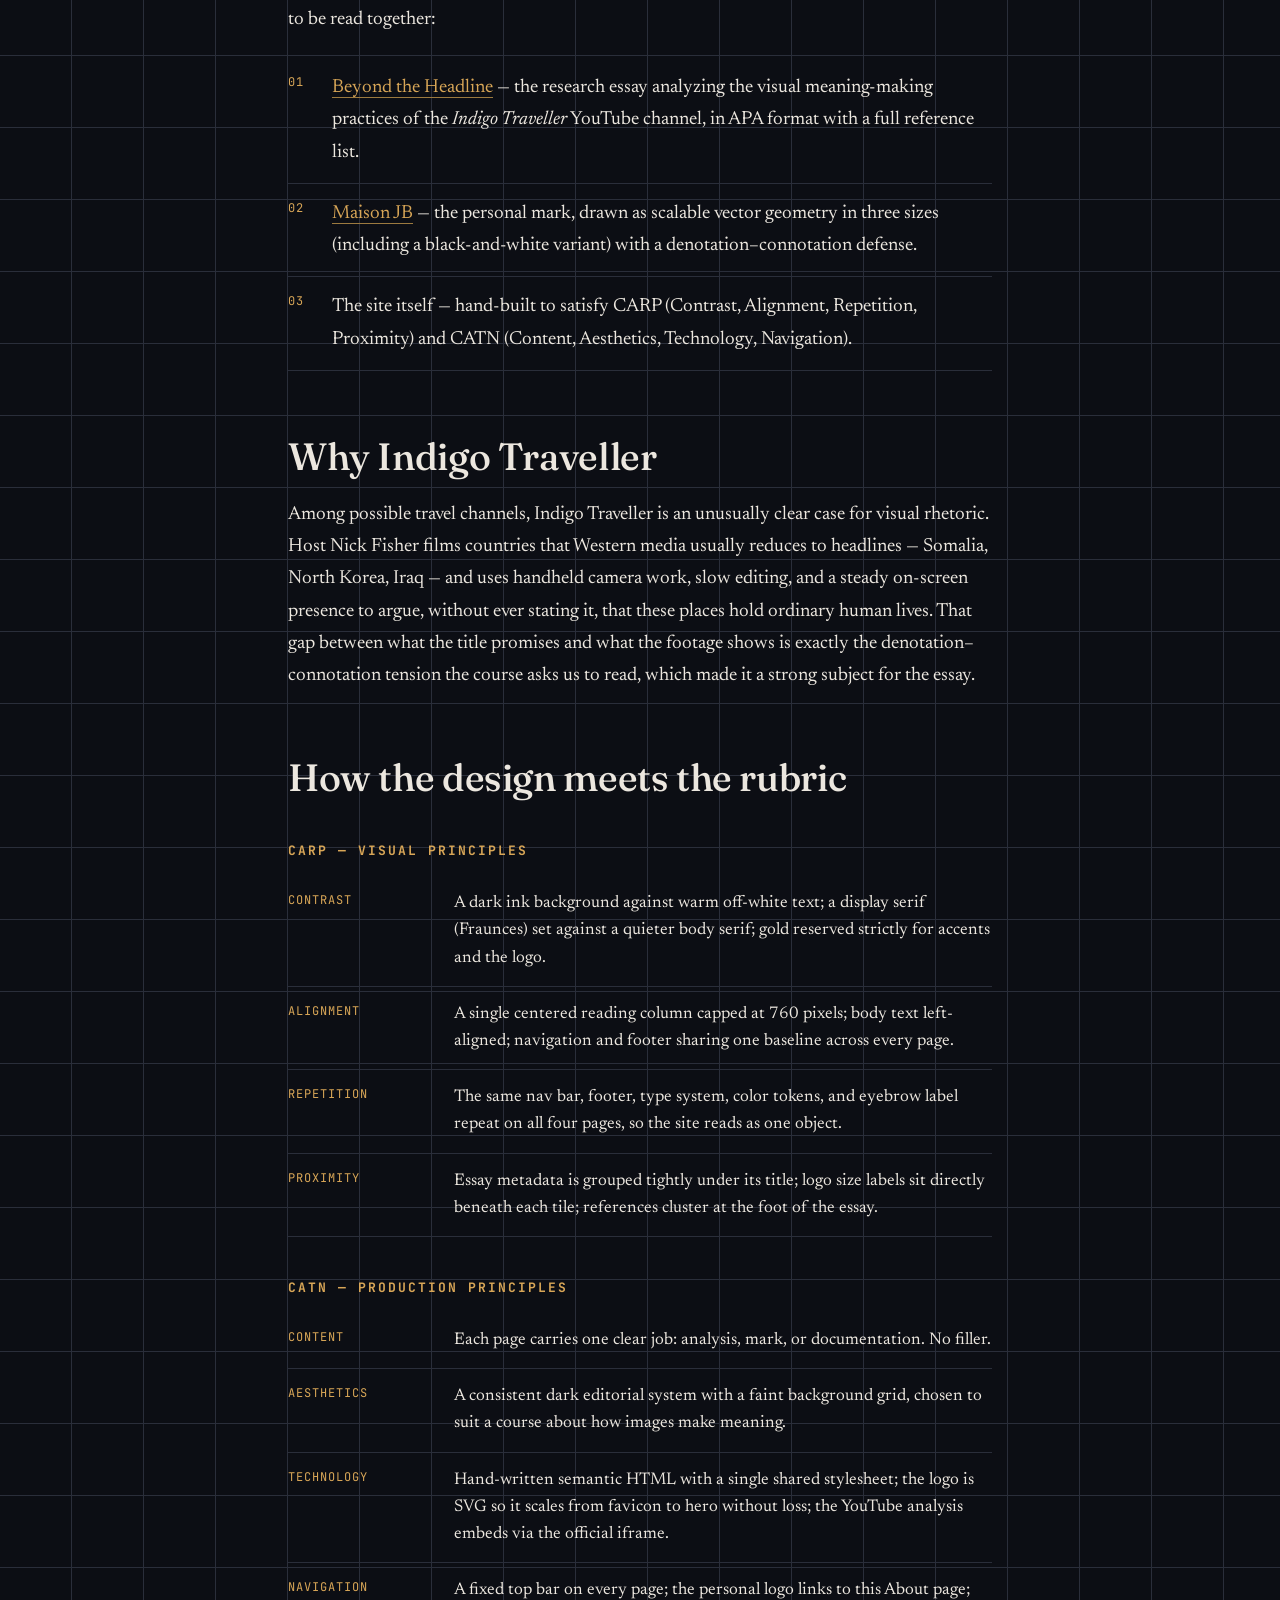
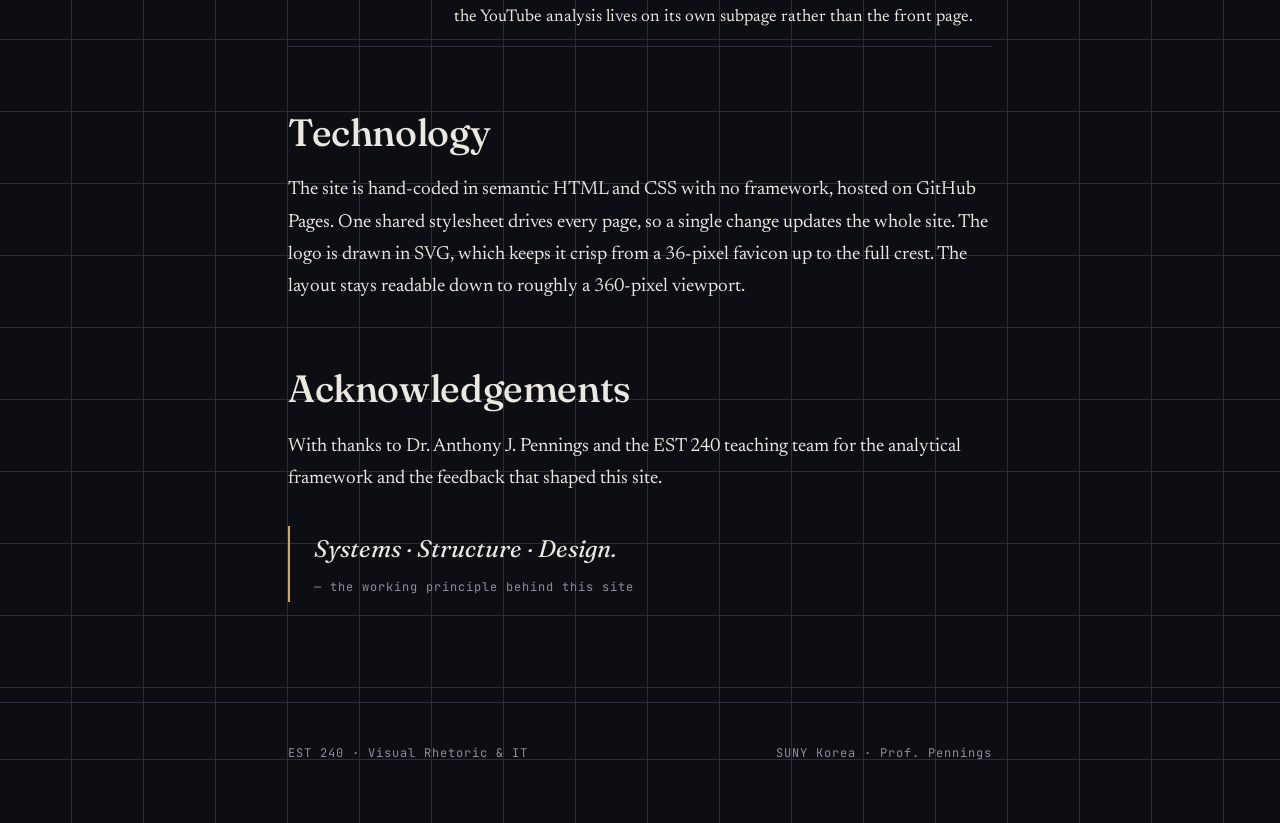
==== commit d59abf8b: "Add files via upload" ====
--- a/about.html
+++ b/about.html
@@ -49,12 +49,11 @@
     </dl>
 
     <h2>About the author</h2>
-    <p>I am a freshman in <strong>Technological Systems Management (TSM)</strong> at SUNY Korea, drawn to
-    the seam where engineering, mathematics, and human systems meet. That interest is also why a
-    visual-rhetoric course matters to me: an interface, a logo, and a video are all systems that persuade.
-    An earlier project of mine looked at <strong>AI-based traffic-signal optimization</strong> for urban
-    congestion, tied to the UN Sustainable Development Goals on industry &amp; infrastructure (SDG&nbsp;9)
-    and climate action (SDG&nbsp;13). I am considering a mathematics specialization later in the program.</p>
+    <p>I am a student in <strong>Technological Systems Management</strong> at SUNY Korea, taking EST 240,
+    Visual Rhetoric &amp; Information Technology. The course studies how images, interfaces, and video make
+    meaning, and this site is my individual website for that course. I approach the work from a systems
+    point of view: a logo, a page layout, and a YouTube channel are all systems built to persuade, and this
+    site is my attempt to design and analyze them deliberately.</p>
 
     <h2>What this site contains</h2>
     <p>This is the individual website deliverable for EST 240. It hosts three artifacts that are meant
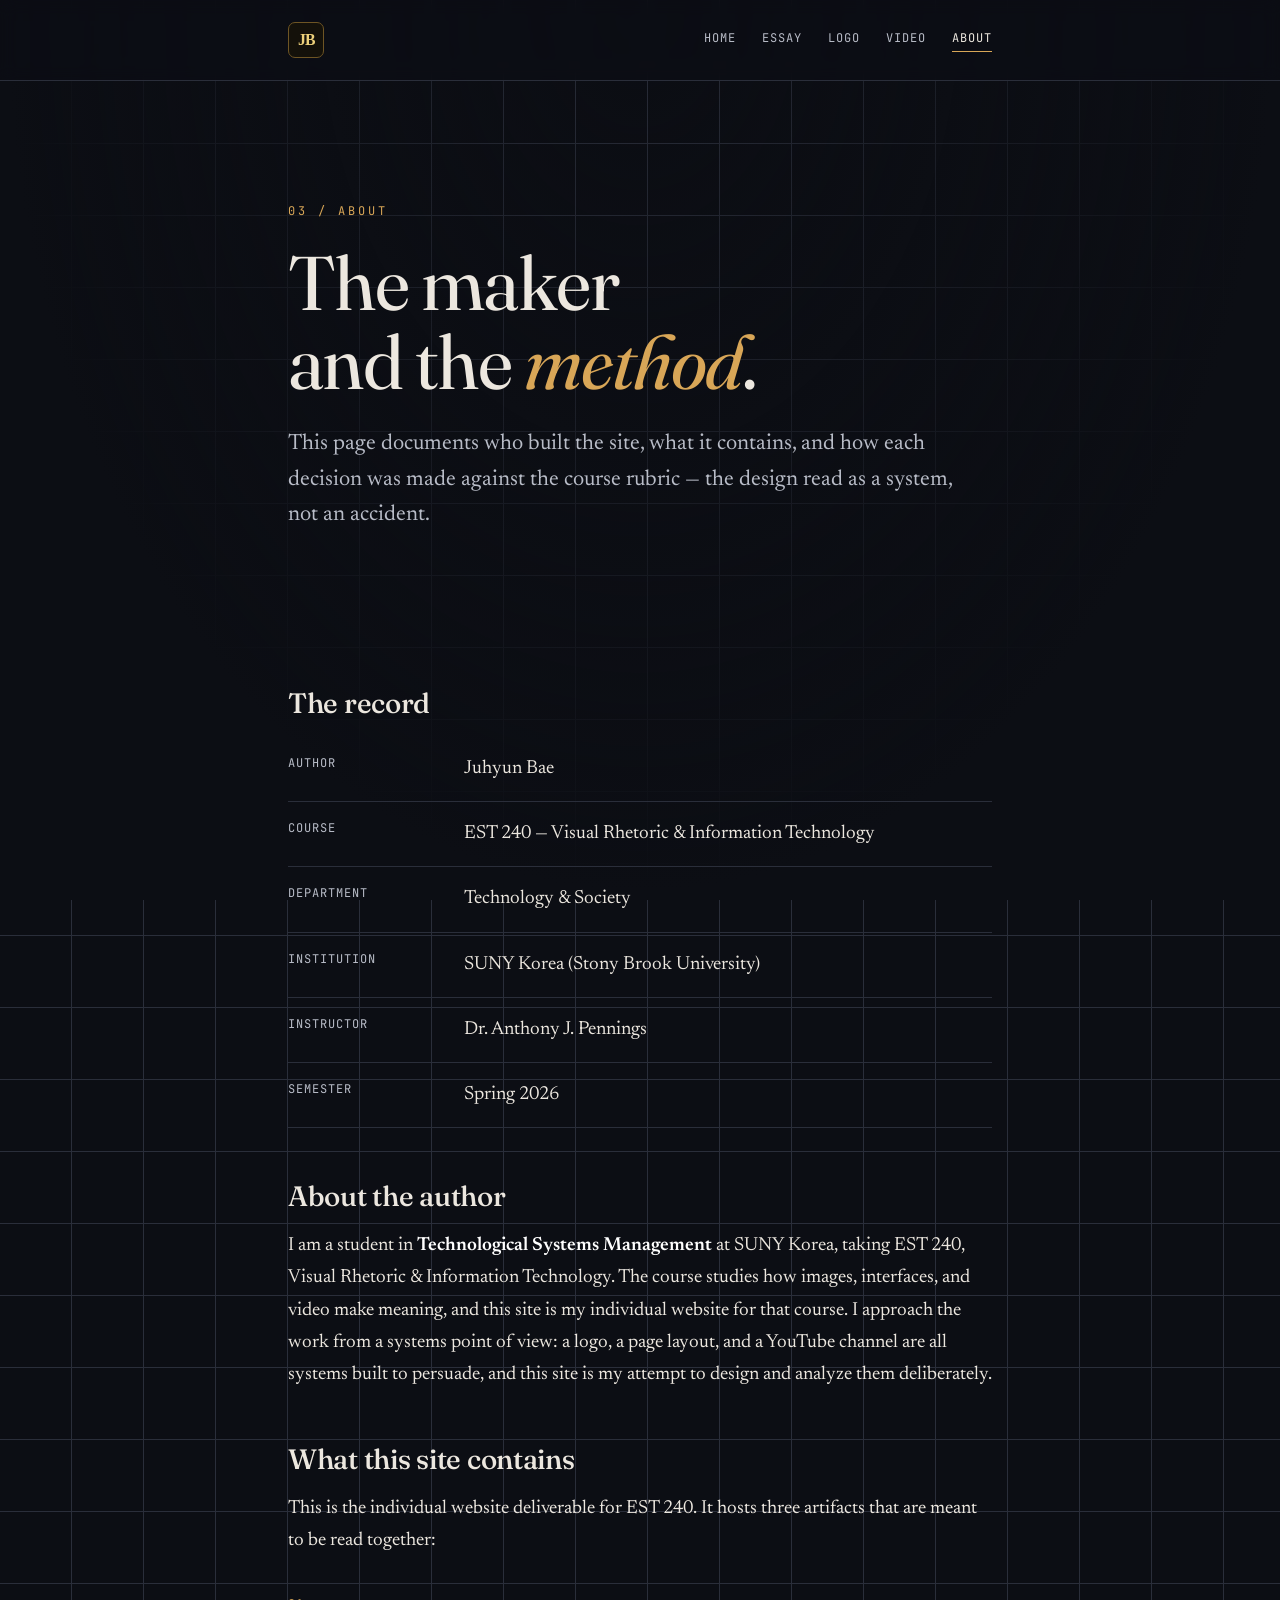
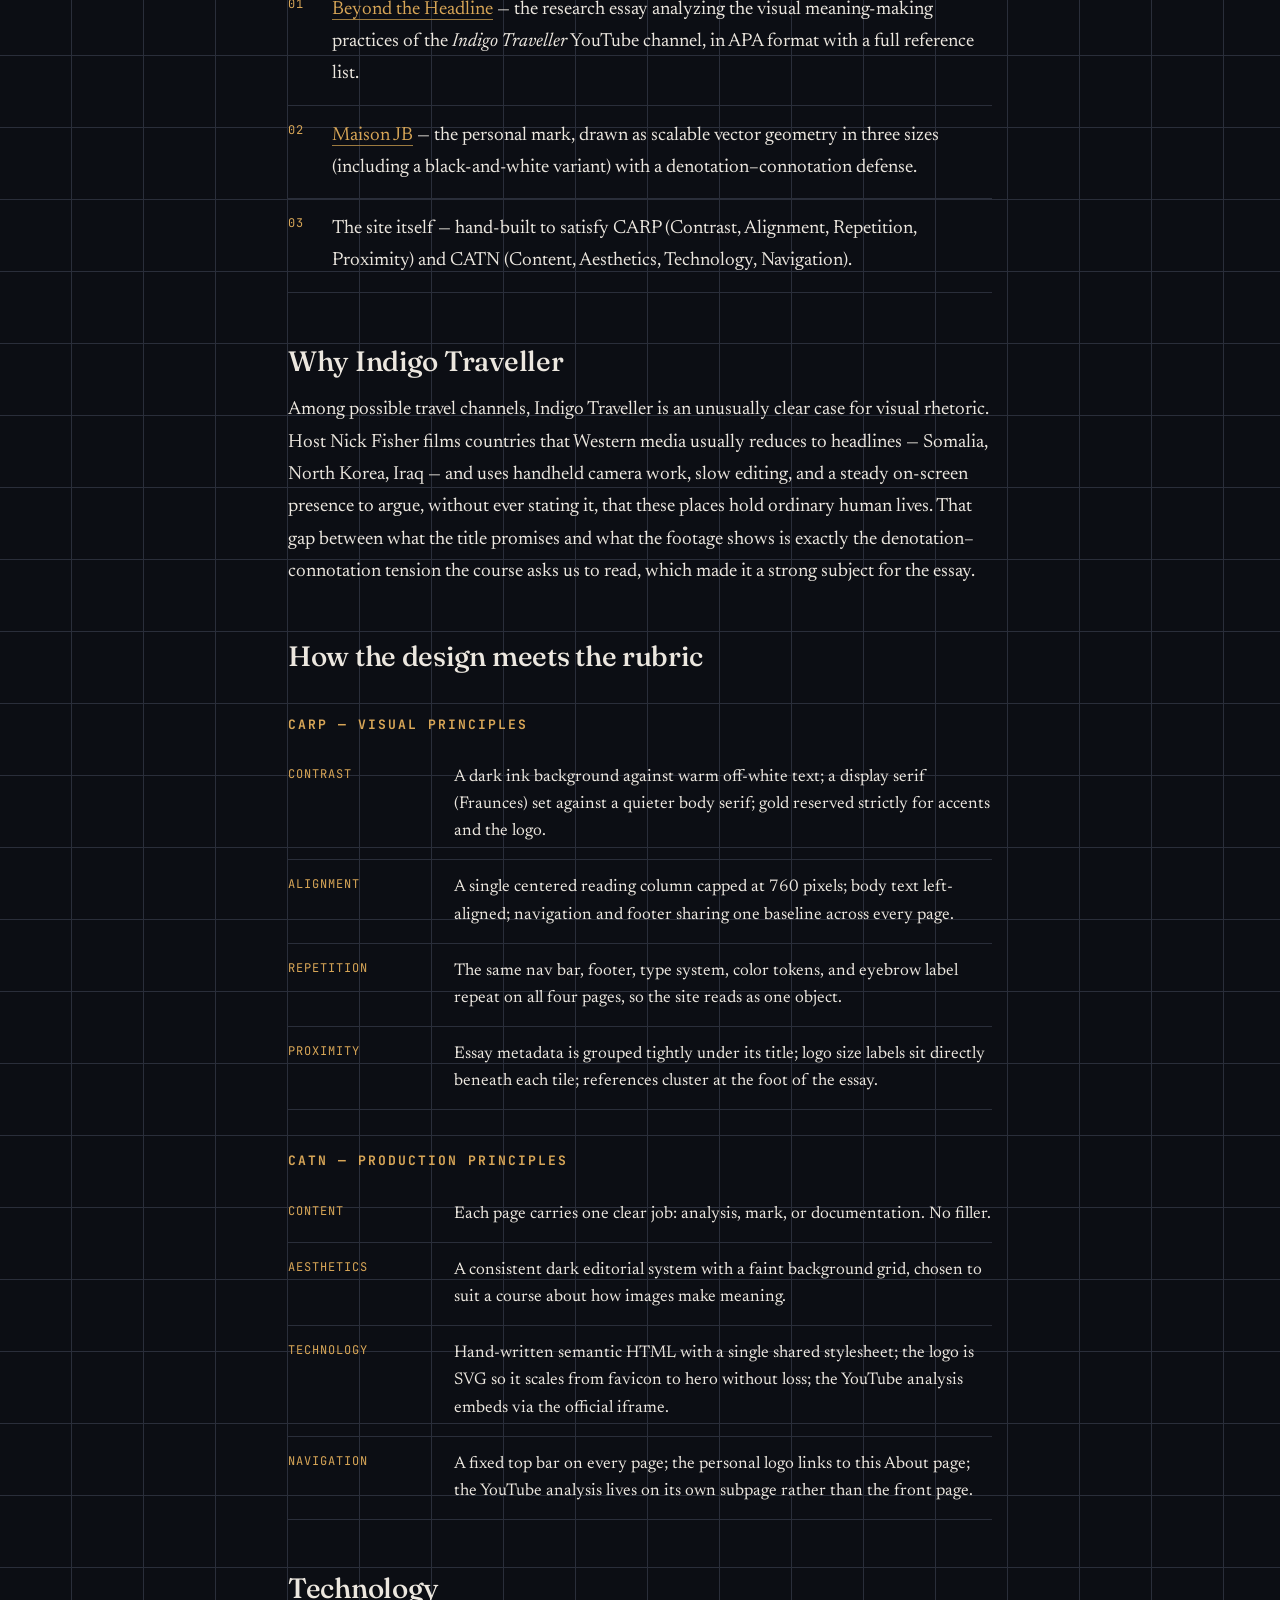
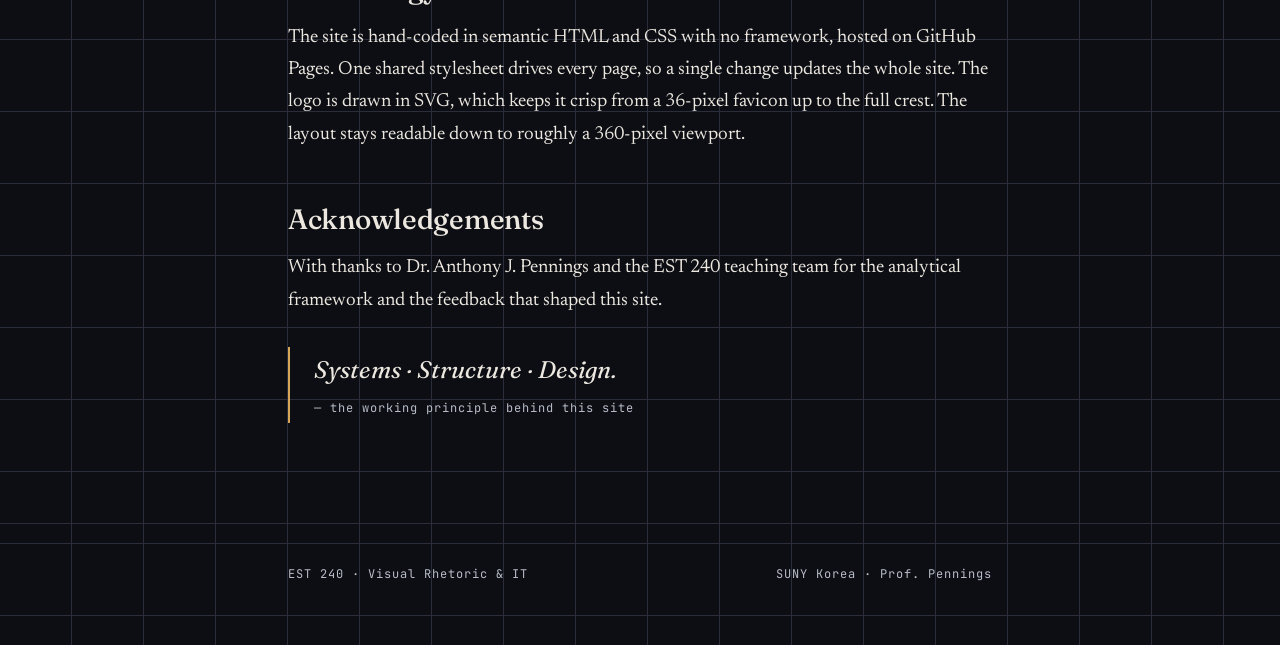
==== commit 1f4ec24a: "Add files via upload" ====
--- a/about.html
+++ b/about.html
@@ -25,6 +25,7 @@
         <a href="index.html">Home</a>
         <a href="essay.html">Essay</a>
         <a href="logo.html">Logo</a>
+        <a href="video.html">Video</a>
         <a href="about.html" class="active">About</a>
       </div>
     </div>
--- a/styles.css
+++ b/styles.css
@@ -10,7 +10,7 @@
   --ink-2:      #14171f;   /* raised surface         */
   --line:       #2a2e3a;   /* hairline borders       */
   --paper:      #ece7df;   /* warm off-white text    */
-  --muted:      #8b8f9c;   /* secondary text         */
+  --muted:      #b8bcc7;   /* secondary text (brightened) */
   --amber:      #d8a657;   /* single accent (gold)   */
   --amber-dim:  #9c7a3f;
 
@@ -137,10 +137,10 @@
 h2 {
   font-family: var(--font-display);
   font-weight: 500;
-  font-size: clamp(28px, 5vw, 38px);
+  font-size: clamp(23px, 3.4vw, 28px);
   letter-spacing: -0.01em;
-  margin: 64px 0 20px;
-  line-height: 1.15;
+  margin: 52px 0 16px;
+  line-height: 1.2;
 }
 h3 {
   font-family: var(--font-mono);
@@ -239,7 +239,7 @@
 .note strong { color: var(--amber); }
 
 /* ---------- REFERENCES ---------- */
-.refs { font-size: 15px; color: var(--muted); }
+.refs { font-size: 15px; color: #ffffff; }
 .refs li { list-style: none; padding-left: 2.2em; text-indent: -2.2em; margin-bottom: 14px; line-height: 1.55; }
 
 /* ---------- FOOTER ---------- */
@@ -276,3 +276,13 @@
   .nav-links { gap: 16px; }
   .hero { padding: 70px 0 50px; }
 }
+
+/* numbered footnote markers ([1] style) requested by instructor */
+sup.fn { font-family: var(--font-mono); font-size: 0.62em; color: var(--amber); margin-left: 1px; font-weight: 500; vertical-align: super; }
+
+/* footnote backlink arrow */
+.fn-back { color: var(--amber); text-decoration: none; margin-left: 4px; font-size: 0.9em; }
+.fn-back:hover { color: var(--paper); }
+sup.fn a { color: var(--amber); text-decoration: none; }
+sup.fn a:hover { text-decoration: underline; }
+.refs li:target { background: rgba(216,166,87,0.08); }
